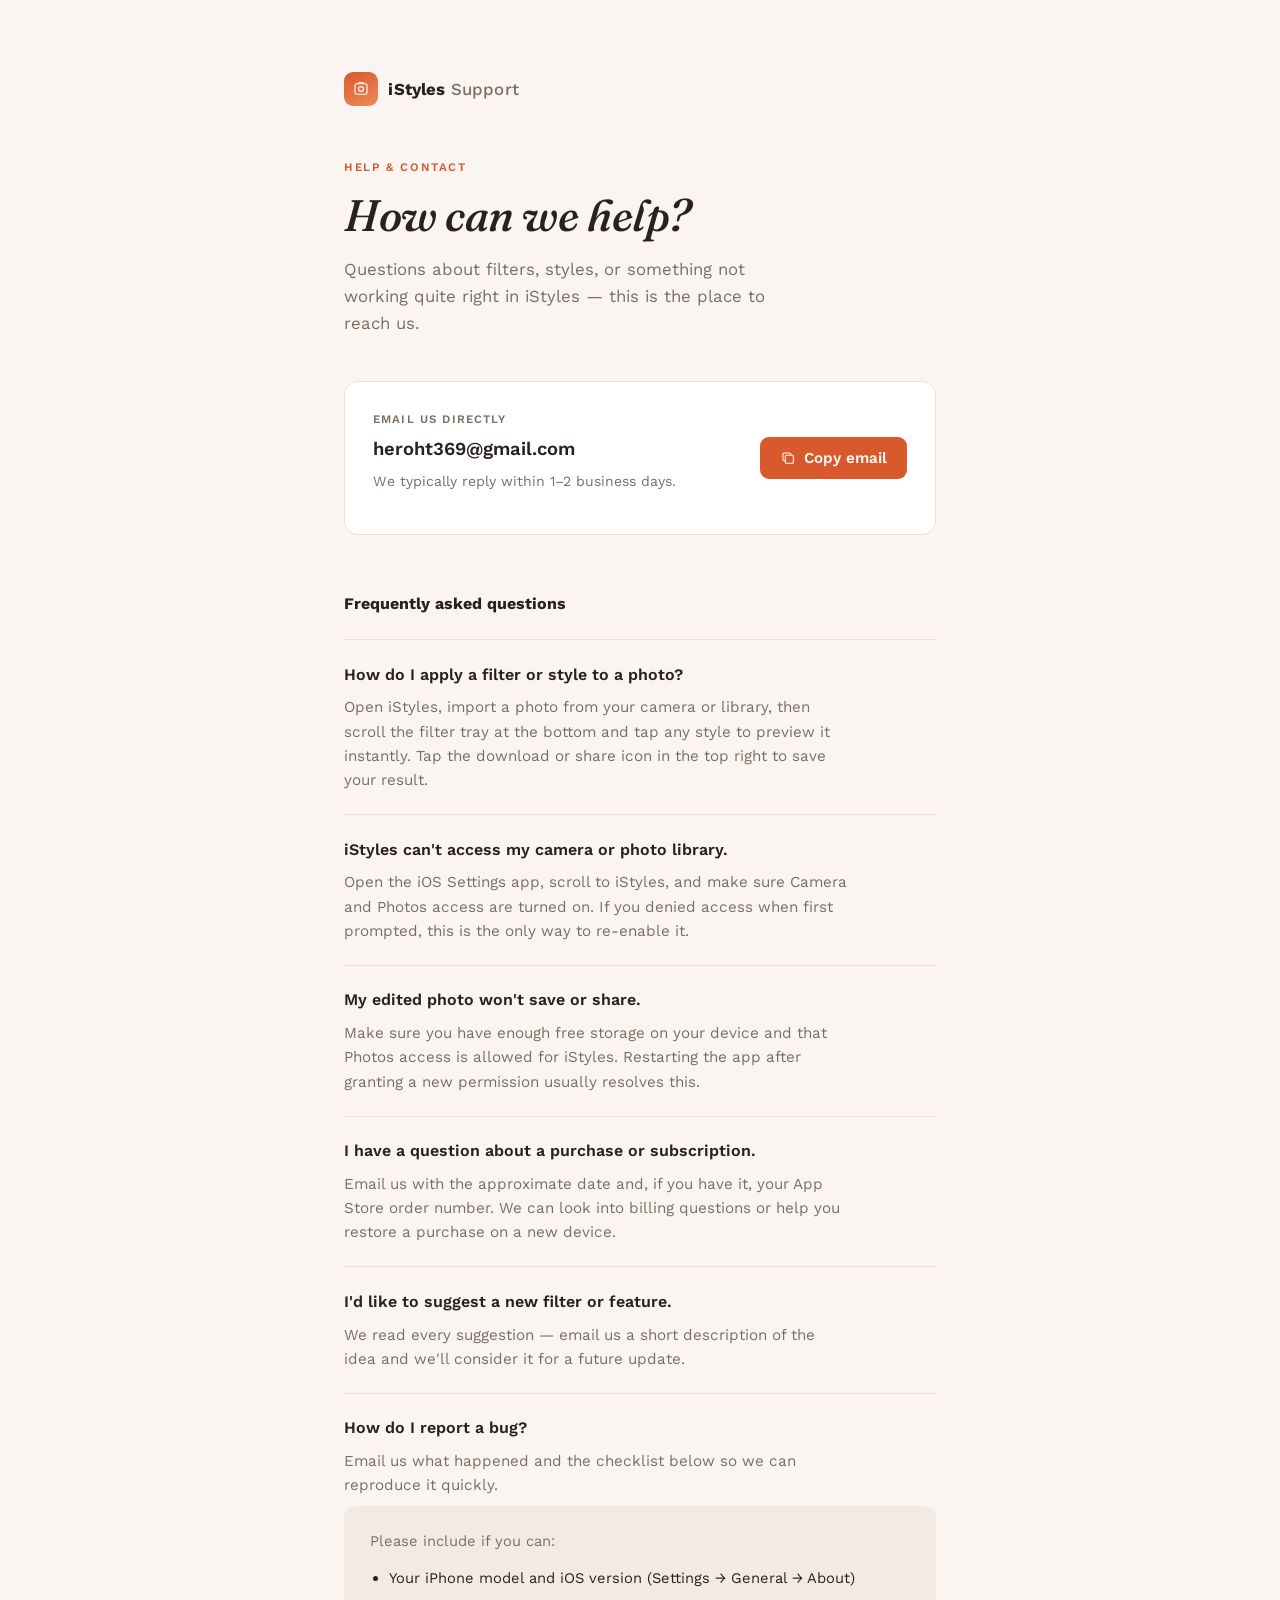
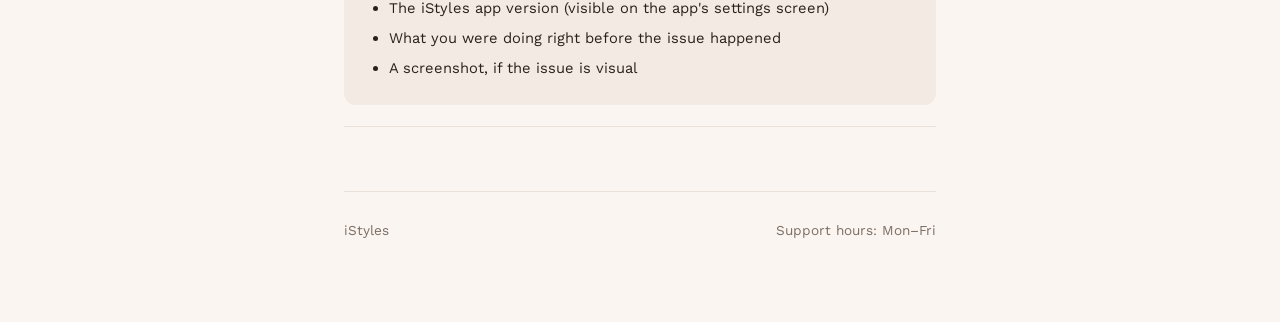
==== index.html @ e90a118c "Add files via upload" ====
<!doctype html>
<html lang="en">
<head>
<meta charset="utf-8">
<meta name="viewport" content="width=device-width,initial-scale=1">
<title>iStyles Support</title>
<link rel="preconnect" href="https://fonts.googleapis.com">
<link rel="preconnect" href="https://fonts.gstatic.com" crossorigin>
<link href="https://fonts.googleapis.com/css2?family=Fraunces:ital,opsz,wght@0,9..144,400;0,9..144,500;1,9..144,500;1,9..144,600&family=Work+Sans:wght@400;500;600;700&display=swap" rel="stylesheet">
<style>
  :root {
    --bg: #faf5f0;
    --surface: #ffffff;
    --surface-sunken: #f3ebe3;
    --text: #2a211c;
    --text-muted: #7c6d64;
    --accent: #d85a2c;
    --accent-ink: #fff8f4;
    --border: #eae0d8;
    --focus: #1c63d6;

    --font-display: "Fraunces", Georgia, "Times New Roman", serif;
    --font-body: "Work Sans", -apple-system, BlinkMacSystemFont, "Segoe UI", sans-serif;
  }

  @media (prefers-color-scheme: dark) {
    :root:not([data-theme="light"]) {
      --bg: #17110d;
      --surface: #211811;
      --surface-sunken: #1c140f;
      --text: #f5eae2;
      --text-muted: #b3a196;
      --accent: #ff7d49;
      --accent-ink: #1b0f09;
      --border: #362920;
      --focus: #7fb0ff;
    }
  }

  :root[data-theme="dark"] {
    --bg: #17110d;
    --surface: #211811;
    --surface-sunken: #1c140f;
    --text: #f5eae2;
    --text-muted: #b3a196;
    --accent: #ff7d49;
    --accent-ink: #1b0f09;
    --border: #362920;
    --focus: #7fb0ff;
  }

  * { box-sizing: border-box; }

  body {
    margin: 0;
    background: var(--bg);
    color: var(--text);
    font-family: var(--font-body);
    font-size: 16px;
    line-height: 1.6;
    -webkit-font-smoothing: antialiased;
  }

  a { color: inherit; }
  a:focus-visible, button:focus-visible {
    outline: 2px solid var(--focus);
    outline-offset: 3px;
  }

  .page {
    max-width: 640px;
    margin: 0 auto;
    padding: 4.5rem 1.5rem 5rem;
  }

  header.masthead {
    display: flex;
    align-items: center;
    gap: 0.65rem;
    margin-bottom: 3.25rem;
  }

  .mark {
    width: 34px;
    height: 34px;
    border-radius: 9px;
    background: linear-gradient(155deg, var(--accent), #f0895b);
    flex-shrink: 0;
    display: flex;
    align-items: center;
    justify-content: center;
  }
  .mark svg { width: 18px; height: 18px; }

  .wordmark {
    font-family: var(--font-body);
    font-weight: 700;
    font-size: 1.05rem;
    letter-spacing: 0.01em;
  }
  .wordmark span { color: var(--text-muted); font-weight: 500; }

  .eyebrow {
    font-size: 0.72rem;
    font-weight: 600;
    letter-spacing: 0.14em;
    text-transform: uppercase;
    color: var(--accent);
    margin: 0 0 0.9rem;
  }

  h1 {
    font-family: var(--font-display);
    font-style: italic;
    font-weight: 500;
    font-size: clamp(2.1rem, 5vw, 2.75rem);
    line-height: 1.12;
    margin: 0 0 1rem;
    text-wrap: balance;
    letter-spacing: -0.01em;
  }

  .lede {
    font-size: 1.05rem;
    color: var(--text-muted);
    max-width: 46ch;
    margin: 0 0 2.75rem;
  }

  .contact-card {
    background: var(--surface);
    border: 1px solid var(--border);
    border-radius: 14px;
    padding: 1.75rem;
    margin-bottom: 3.5rem;
    display: flex;
    flex-wrap: wrap;
    align-items: center;
    justify-content: space-between;
    gap: 1.25rem;
  }

  .contact-card .label {
    font-size: 0.72rem;
    font-weight: 600;
    letter-spacing: 0.1em;
    text-transform: uppercase;
    color: var(--text-muted);
    margin: 0 0 0.35rem;
  }

  .contact-card .email {
    font-family: var(--font-body);
    font-weight: 600;
    font-size: 1.15rem;
    word-break: break-all;
  }

  .contact-card .response {
    font-size: 0.88rem;
    color: var(--text-muted);
    margin-top: 0.4rem;
  }

  .btn {
    display: inline-flex;
    align-items: center;
    gap: 0.5rem;
    background: var(--accent);
    color: var(--accent-ink);
    font-family: var(--font-body);
    font-weight: 600;
    font-size: 0.95rem;
    text-decoration: none;
    padding: 0.75rem 1.25rem;
    border-radius: 9px;
    white-space: nowrap;
    transition: opacity 0.15s ease;
    border: none;
    cursor: pointer;
  }
  .btn:hover { opacity: 0.88; }
  .btn svg { width: 16px; height: 16px; }

  section + section { margin-top: 3rem; }

  h2 {
    font-family: var(--font-body);
    font-weight: 700;
    font-size: 1rem;
    margin: 0 0 1.4rem;
  }

  .faq-item {
    border-top: 1px solid var(--border);
    padding: 1.35rem 0;
  }
  .faq-item:last-child { border-bottom: 1px solid var(--border); }

  .faq-item h3 {
    font-family: var(--font-body);
    font-weight: 600;
    font-size: 1rem;
    margin: 0 0 0.5rem;
  }

  .faq-item p {
    margin: 0;
    color: var(--text-muted);
    font-size: 0.95rem;
    max-width: 56ch;
  }

  .checklist {
    background: var(--surface-sunken);
    border-radius: 12px;
    padding: 1.5rem 1.65rem;
    margin-top: 0.5rem;
  }
  .checklist p {
    margin: 0 0 0.9rem;
    font-size: 0.92rem;
    color: var(--text-muted);
  }
  .checklist ul {
    margin: 0;
    padding-left: 1.15rem;
    font-size: 0.92rem;
  }
  .checklist li { margin-bottom: 0.4rem; }
  .checklist li:last-child { margin-bottom: 0; }

  footer {
    margin-top: 4rem;
    padding-top: 1.75rem;
    border-top: 1px solid var(--border);
    font-size: 0.85rem;
    color: var(--text-muted);
    display: flex;
    justify-content: space-between;
    flex-wrap: wrap;
    gap: 0.5rem;
  }

  @media (max-width: 420px) {
    .contact-card { flex-direction: column; align-items: flex-start; }
    .btn { width: 100%; justify-content: center; }
  }
</style>
</head>
<body>

<div class="page">
  <header class="masthead">
    <div class="mark" aria-hidden="true">
      <svg viewBox="0 0 24 24" fill="none" xmlns="http://www.w3.org/2000/svg">
        <path d="M4 7.5C4 6.12 5.12 5 6.5 5h11C18.88 5 20 6.12 20 7.5v9c0 1.38-1.12 2.5-2.5 2.5h-11C5.12 19 4 17.88 4 16.5v-9Z" stroke="#fff8f4" stroke-width="1.6"/>
        <circle cx="12" cy="12" r="3.2" stroke="#fff8f4" stroke-width="1.6"/>
        <path d="M8.2 5 9.3 3.3h5.4L15.8 5" stroke="#fff8f4" stroke-width="1.6" stroke-linecap="round" stroke-linejoin="round"/>
      </svg>
    </div>
    <div class="wordmark">iStyles <span>Support</span></div>
  </header>

  <p class="eyebrow">Help &amp; Contact</p>
  <h1>How can we help?</h1>
  <p class="lede">Questions about filters, styles, or something not working quite right in iStyles — this is the place to reach us.</p>

  <div class="contact-card">
    <div>
      <p class="label">Email us directly</p>
      <div class="email">heroht369@gmail.com</div>
      <p class="response">We typically reply within 1–2 business days.</p>
    </div>
    <button class="btn" type="button" id="copy-email" onclick="copyEmail()">
      <svg viewBox="0 0 24 24" fill="none" xmlns="http://www.w3.org/2000/svg"><rect x="8" y="8" width="12" height="12" rx="1.5" stroke="currentColor" stroke-width="1.6"/><path d="M16 8V6a1.5 1.5 0 0 0-1.5-1.5H6A1.5 1.5 0 0 0 4.5 6v8A1.5 1.5 0 0 0 6 16h2" stroke="currentColor" stroke-width="1.6"/></svg>
      <span id="copy-label">Copy email</span>
    </button>
  </div>

  <section>
    <h2>Frequently asked questions</h2>

    <div class="faq-item">
      <h3>How do I apply a filter or style to a photo?</h3>
      <p>Open iStyles, import a photo from your camera or library, then scroll the filter tray at the bottom and tap any style to preview it instantly. Tap the download or share icon in the top right to save your result.</p>
    </div>

    <div class="faq-item">
      <h3>iStyles can't access my camera or photo library.</h3>
      <p>Open the iOS Settings app, scroll to iStyles, and make sure Camera and Photos access are turned on. If you denied access when first prompted, this is the only way to re-enable it.</p>
    </div>

    <div class="faq-item">
      <h3>My edited photo won't save or share.</h3>
      <p>Make sure you have enough free storage on your device and that Photos access is allowed for iStyles. Restarting the app after granting a new permission usually resolves this.</p>
    </div>

    <div class="faq-item">
      <h3>I have a question about a purchase or subscription.</h3>
      <p>Email us with the approximate date and, if you have it, your App Store order number. We can look into billing questions or help you restore a purchase on a new device.</p>
    </div>

    <div class="faq-item">
      <h3>I'd like to suggest a new filter or feature.</h3>
      <p>We read every suggestion — email us a short description of the idea and we'll consider it for a future update.</p>
    </div>

    <div class="faq-item">
      <h3>How do I report a bug?</h3>
      <p>Email us what happened and the checklist below so we can reproduce it quickly.</p>
      <div class="checklist">
        <p>Please include if you can:</p>
        <ul>
          <li>Your iPhone model and iOS version (Settings → General → About)</li>
          <li>The iStyles app version (visible on the app's settings screen)</li>
          <li>What you were doing right before the issue happened</li>
          <li>A screenshot, if the issue is visual</li>
        </ul>
      </div>
    </div>
  </section>

  <footer>
    <span>iStyles</span>
    <span>Support hours: Mon–Fri</span>
  </footer>
</div>

<script>
  function copyEmail() {
    var email = "heroht369@gmail.com";
    var label = document.getElementById("copy-label");
    var reset = function () {
      setTimeout(function () { label.textContent = "Copy email"; }, 1800);
    };
    var fallback = function () {
      var ta = document.createElement("textarea");
      ta.value = email;
      ta.style.position = "fixed";
      ta.style.opacity = "0";
      document.body.appendChild(ta);
      ta.select();
      try { document.execCommand("copy"); } catch (e) {}
      document.body.removeChild(ta);
    };
    if (navigator.clipboard && navigator.clipboard.writeText) {
      navigator.clipboard.writeText(email).catch(fallback);
    } else {
      fallback();
    }
    label.textContent = "Copied!";
    reset();
  }
</script>

</body>
</html>
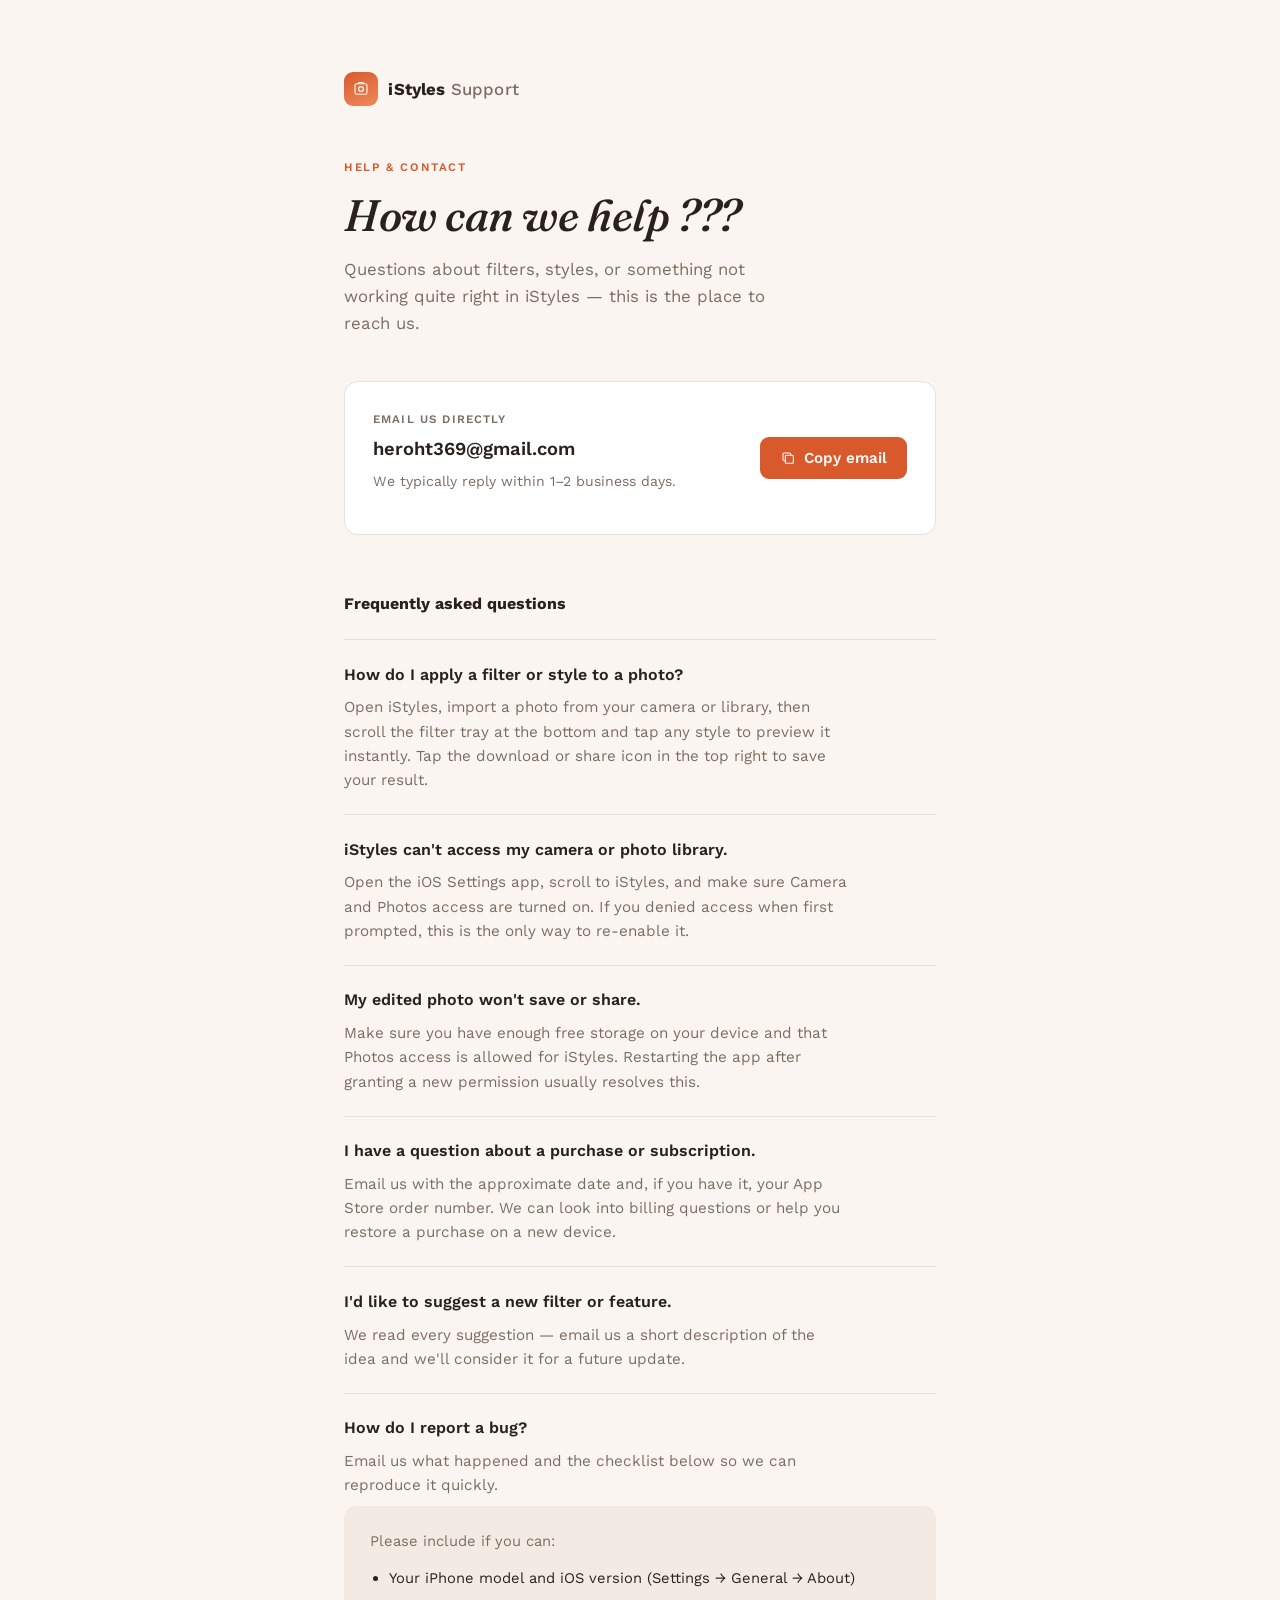
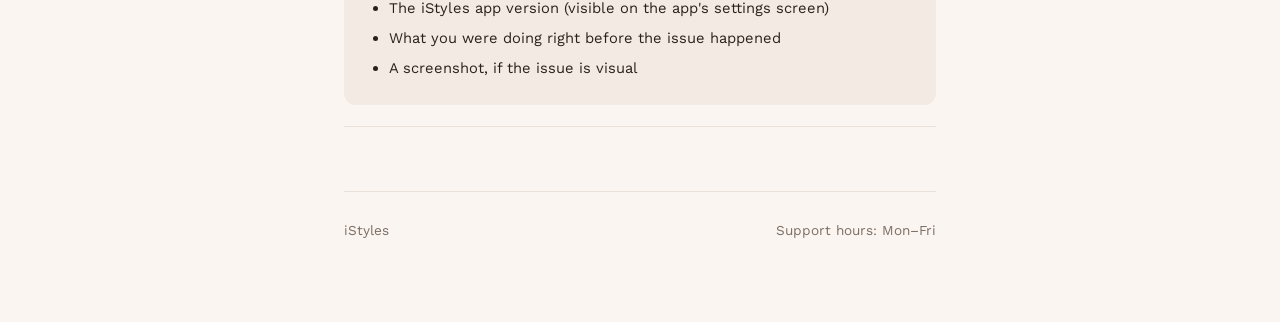
==== commit 24b7f681: "add Readme" ====
--- a/index.html
+++ b/index.html
@@ -3,7 +3,7 @@
 <head>
 <meta charset="utf-8">
 <meta name="viewport" content="width=device-width,initial-scale=1">
-<title>iStyles Support</title>
+<title>iStyles - Support</title>
 <link rel="preconnect" href="https://fonts.googleapis.com">
 <link rel="preconnect" href="https://fonts.gstatic.com" crossorigin>
 <link href="https://fonts.googleapis.com/css2?family=Fraunces:ital,opsz,wght@0,9..144,400;0,9..144,500;1,9..144,500;1,9..144,600&family=Work+Sans:wght@400;500;600;700&display=swap" rel="stylesheet">
@@ -263,7 +263,7 @@
   </header>
 
   <p class="eyebrow">Help &amp; Contact</p>
-  <h1>How can we help?</h1>
+  <h1>How can we help ???</h1>
   <p class="lede">Questions about filters, styles, or something not working quite right in iStyles — this is the place to reach us.</p>
 
   <div class="contact-card">
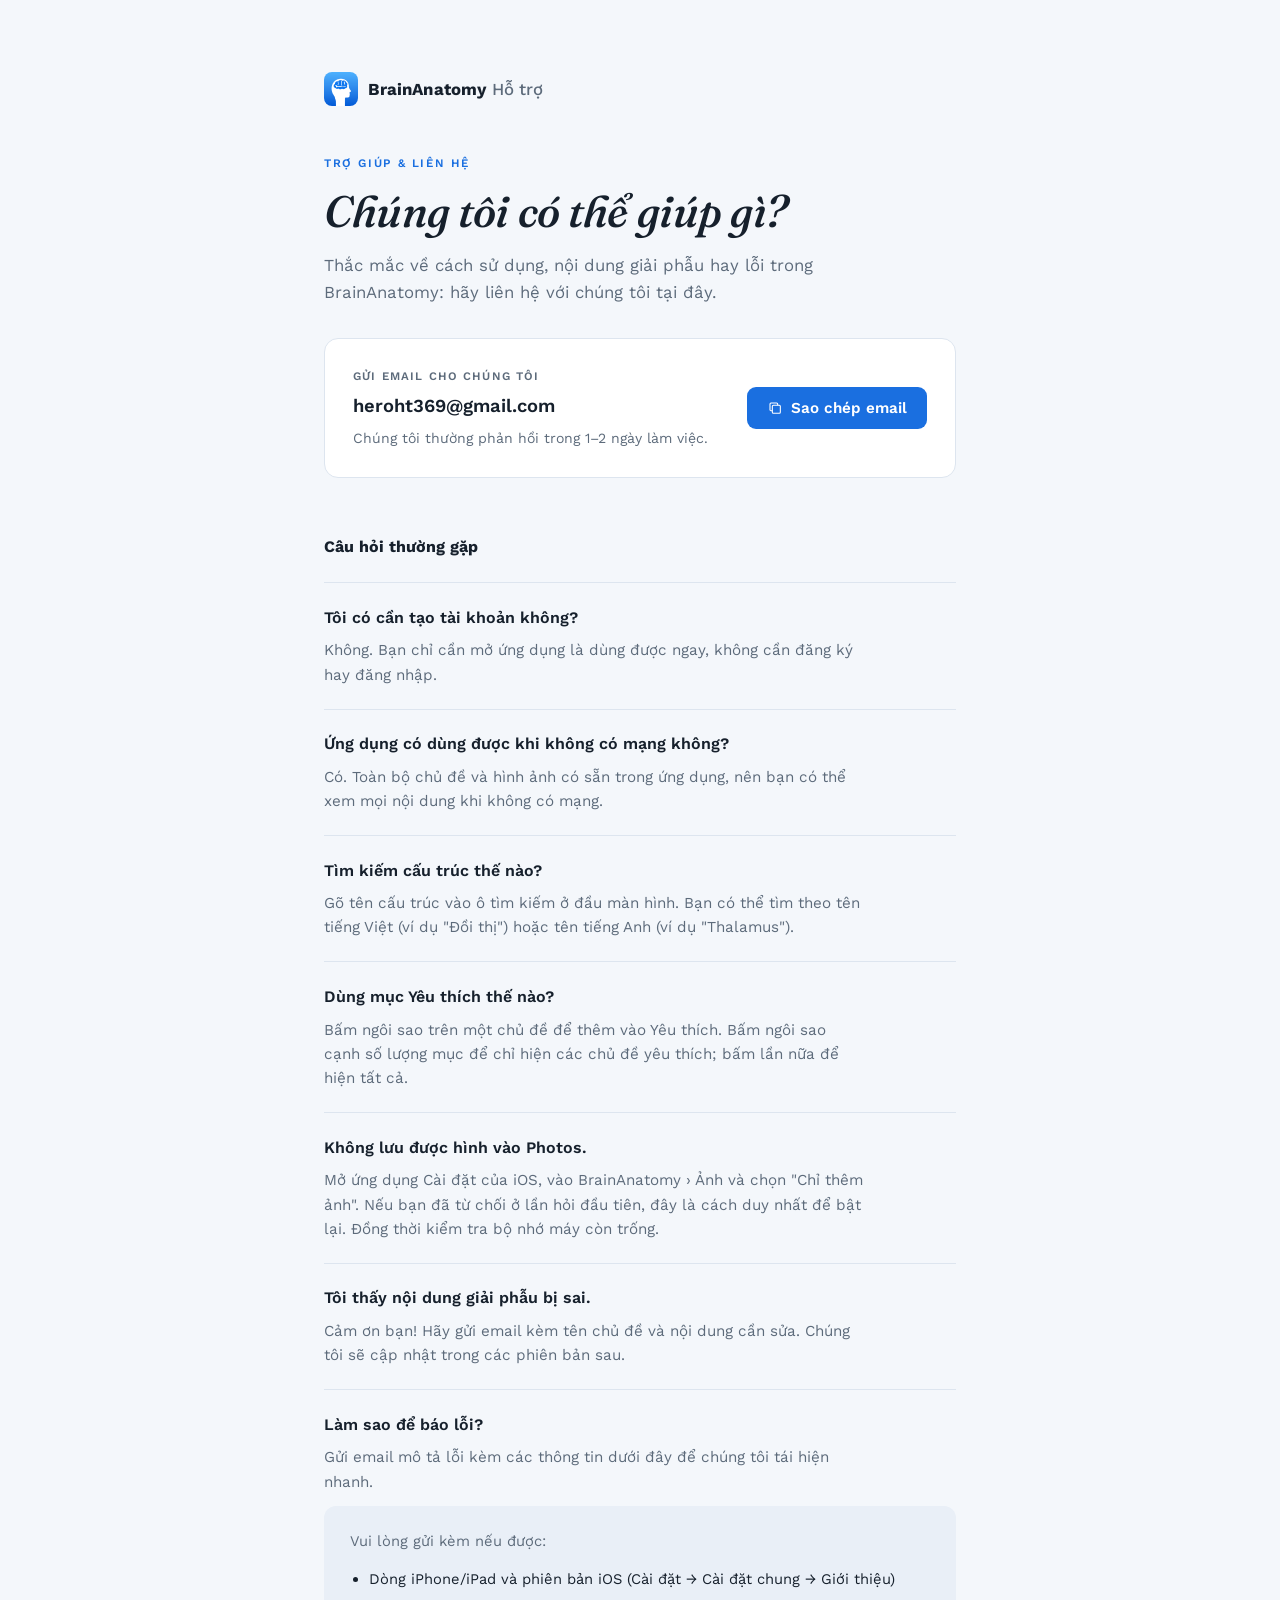
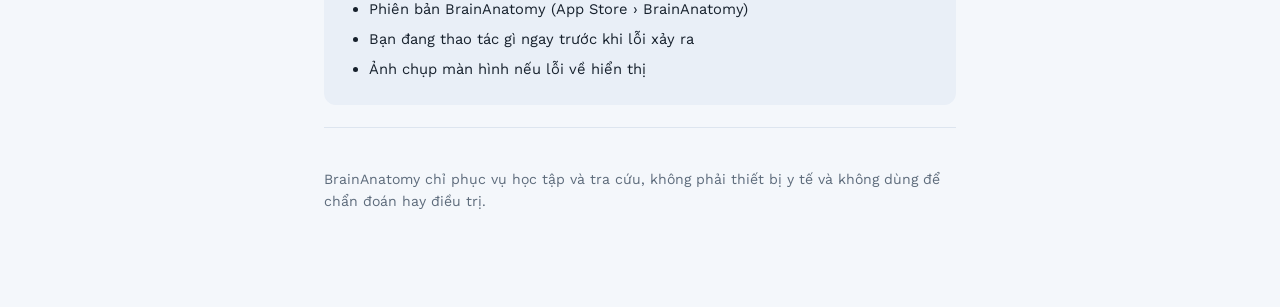
==== commit cbb5681a: "update brain anatomy" ====
--- a/index.html
+++ b/index.html
@@ -1,339 +1,98 @@
 <!doctype html>
-<html lang="en">
+<html lang="vi">
 <head>
 <meta charset="utf-8">
 <meta name="viewport" content="width=device-width,initial-scale=1">
-<title>iStyles - Support</title>
+<title>BrainAnatomy - Hỗ trợ</title>
+<meta name="description" content="Trợ giúp và liên hệ cho ứng dụng BrainAnatomy: tìm kiếm, yêu thích, lưu hình và báo lỗi.">
+<link rel="icon" href="brainanatomy/assets/icon.png">
+<link rel="apple-touch-icon" href="brainanatomy/assets/icon.png">
 <link rel="preconnect" href="https://fonts.googleapis.com">
 <link rel="preconnect" href="https://fonts.gstatic.com" crossorigin>
 <link href="https://fonts.googleapis.com/css2?family=Fraunces:ital,opsz,wght@0,9..144,400;0,9..144,500;1,9..144,500;1,9..144,600&family=Work+Sans:wght@400;500;600;700&display=swap" rel="stylesheet">
-<style>
-  :root {
-    --bg: #faf5f0;
-    --surface: #ffffff;
-    --surface-sunken: #f3ebe3;
-    --text: #2a211c;
-    --text-muted: #7c6d64;
-    --accent: #d85a2c;
-    --accent-ink: #fff8f4;
-    --border: #eae0d8;
-    --focus: #1c63d6;
-
-    --font-display: "Fraunces", Georgia, "Times New Roman", serif;
-    --font-body: "Work Sans", -apple-system, BlinkMacSystemFont, "Segoe UI", sans-serif;
-  }
-
-  @media (prefers-color-scheme: dark) {
-    :root:not([data-theme="light"]) {
-      --bg: #17110d;
-      --surface: #211811;
-      --surface-sunken: #1c140f;
-      --text: #f5eae2;
-      --text-muted: #b3a196;
-      --accent: #ff7d49;
-      --accent-ink: #1b0f09;
-      --border: #362920;
-      --focus: #7fb0ff;
-    }
-  }
-
-  :root[data-theme="dark"] {
-    --bg: #17110d;
-    --surface: #211811;
-    --surface-sunken: #1c140f;
-    --text: #f5eae2;
-    --text-muted: #b3a196;
-    --accent: #ff7d49;
-    --accent-ink: #1b0f09;
-    --border: #362920;
-    --focus: #7fb0ff;
-  }
-
-  * { box-sizing: border-box; }
-
-  body {
-    margin: 0;
-    background: var(--bg);
-    color: var(--text);
-    font-family: var(--font-body);
-    font-size: 16px;
-    line-height: 1.6;
-    -webkit-font-smoothing: antialiased;
-  }
-
-  a { color: inherit; }
-  a:focus-visible, button:focus-visible {
-    outline: 2px solid var(--focus);
-    outline-offset: 3px;
-  }
-
-  .page {
-    max-width: 640px;
-    margin: 0 auto;
-    padding: 4.5rem 1.5rem 5rem;
-  }
-
-  header.masthead {
-    display: flex;
-    align-items: center;
-    gap: 0.65rem;
-    margin-bottom: 3.25rem;
-  }
-
-  .mark {
-    width: 34px;
-    height: 34px;
-    border-radius: 9px;
-    background: linear-gradient(155deg, var(--accent), #f0895b);
-    flex-shrink: 0;
-    display: flex;
-    align-items: center;
-    justify-content: center;
-  }
-  .mark svg { width: 18px; height: 18px; }
-
-  .wordmark {
-    font-family: var(--font-body);
-    font-weight: 700;
-    font-size: 1.05rem;
-    letter-spacing: 0.01em;
-  }
-  .wordmark span { color: var(--text-muted); font-weight: 500; }
-
-  .eyebrow {
-    font-size: 0.72rem;
-    font-weight: 600;
-    letter-spacing: 0.14em;
-    text-transform: uppercase;
-    color: var(--accent);
-    margin: 0 0 0.9rem;
-  }
-
-  h1 {
-    font-family: var(--font-display);
-    font-style: italic;
-    font-weight: 500;
-    font-size: clamp(2.1rem, 5vw, 2.75rem);
-    line-height: 1.12;
-    margin: 0 0 1rem;
-    text-wrap: balance;
-    letter-spacing: -0.01em;
-  }
-
-  .lede {
-    font-size: 1.05rem;
-    color: var(--text-muted);
-    max-width: 46ch;
-    margin: 0 0 2.75rem;
-  }
-
-  .contact-card {
-    background: var(--surface);
-    border: 1px solid var(--border);
-    border-radius: 14px;
-    padding: 1.75rem;
-    margin-bottom: 3.5rem;
-    display: flex;
-    flex-wrap: wrap;
-    align-items: center;
-    justify-content: space-between;
-    gap: 1.25rem;
-  }
-
-  .contact-card .label {
-    font-size: 0.72rem;
-    font-weight: 600;
-    letter-spacing: 0.1em;
-    text-transform: uppercase;
-    color: var(--text-muted);
-    margin: 0 0 0.35rem;
-  }
-
-  .contact-card .email {
-    font-family: var(--font-body);
-    font-weight: 600;
-    font-size: 1.15rem;
-    word-break: break-all;
-  }
-
-  .contact-card .response {
-    font-size: 0.88rem;
-    color: var(--text-muted);
-    margin-top: 0.4rem;
-  }
-
-  .btn {
-    display: inline-flex;
-    align-items: center;
-    gap: 0.5rem;
-    background: var(--accent);
-    color: var(--accent-ink);
-    font-family: var(--font-body);
-    font-weight: 600;
-    font-size: 0.95rem;
-    text-decoration: none;
-    padding: 0.75rem 1.25rem;
-    border-radius: 9px;
-    white-space: nowrap;
-    transition: opacity 0.15s ease;
-    border: none;
-    cursor: pointer;
-  }
-  .btn:hover { opacity: 0.88; }
-  .btn svg { width: 16px; height: 16px; }
-
-  section + section { margin-top: 3rem; }
-
-  h2 {
-    font-family: var(--font-body);
-    font-weight: 700;
-    font-size: 1rem;
-    margin: 0 0 1.4rem;
-  }
-
-  .faq-item {
-    border-top: 1px solid var(--border);
-    padding: 1.35rem 0;
-  }
-  .faq-item:last-child { border-bottom: 1px solid var(--border); }
-
-  .faq-item h3 {
-    font-family: var(--font-body);
-    font-weight: 600;
-    font-size: 1rem;
-    margin: 0 0 0.5rem;
-  }
-
-  .faq-item p {
-    margin: 0;
-    color: var(--text-muted);
-    font-size: 0.95rem;
-    max-width: 56ch;
-  }
-
-  .checklist {
-    background: var(--surface-sunken);
-    border-radius: 12px;
-    padding: 1.5rem 1.65rem;
-    margin-top: 0.5rem;
-  }
-  .checklist p {
-    margin: 0 0 0.9rem;
-    font-size: 0.92rem;
-    color: var(--text-muted);
-  }
-  .checklist ul {
-    margin: 0;
-    padding-left: 1.15rem;
-    font-size: 0.92rem;
-  }
-  .checklist li { margin-bottom: 0.4rem; }
-  .checklist li:last-child { margin-bottom: 0; }
-
-  footer {
-    margin-top: 4rem;
-    padding-top: 1.75rem;
-    border-top: 1px solid var(--border);
-    font-size: 0.85rem;
-    color: var(--text-muted);
-    display: flex;
-    justify-content: space-between;
-    flex-wrap: wrap;
-    gap: 0.5rem;
-  }
-
-  @media (max-width: 420px) {
-    .contact-card { flex-direction: column; align-items: flex-start; }
-    .btn { width: 100%; justify-content: center; }
-  }
-</style>
+<link rel="stylesheet" href="brainanatomy/style.css">
 </head>
 <body>
 
 <div class="page">
   <header class="masthead">
-    <div class="mark" aria-hidden="true">
-      <svg viewBox="0 0 24 24" fill="none" xmlns="http://www.w3.org/2000/svg">
-        <path d="M4 7.5C4 6.12 5.12 5 6.5 5h11C18.88 5 20 6.12 20 7.5v9c0 1.38-1.12 2.5-2.5 2.5h-11C5.12 19 4 17.88 4 16.5v-9Z" stroke="#fff8f4" stroke-width="1.6"/>
-        <circle cx="12" cy="12" r="3.2" stroke="#fff8f4" stroke-width="1.6"/>
-        <path d="M8.2 5 9.3 3.3h5.4L15.8 5" stroke="#fff8f4" stroke-width="1.6" stroke-linecap="round" stroke-linejoin="round"/>
-      </svg>
-    </div>
-    <div class="wordmark">iStyles <span>Support</span></div>
+    <a class="brand" href="brainanatomy/">
+      <img src="brainanatomy/assets/icon.png" alt="" width="34" height="34">
+      <div class="wordmark">BrainAnatomy <span>Hỗ trợ</span></div>
+    </a>
   </header>
 
-  <p class="eyebrow">Help &amp; Contact</p>
-  <h1>How can we help ???</h1>
-  <p class="lede">Questions about filters, styles, or something not working quite right in iStyles — this is the place to reach us.</p>
+  <p class="eyebrow">Trợ giúp &amp; Liên hệ</p>
+  <h1>Chúng tôi có thể giúp gì?</h1>
+  <p class="lede">Thắc mắc về cách sử dụng, nội dung giải phẫu hay lỗi trong BrainAnatomy: hãy liên hệ với chúng tôi tại đây.</p>
 
   <div class="contact-card">
     <div>
-      <p class="label">Email us directly</p>
-      <div class="email">heroht369@gmail.com</div>
-      <p class="response">We typically reply within 1–2 business days.</p>
+      <p class="label">Gửi email cho chúng tôi</p>
+      <div class="email"><a href="mailto:heroht369@gmail.com?subject=H%E1%BB%97%20tr%E1%BB%A3%20BrainAnatomy" style="color:inherit;text-decoration:none">heroht369@gmail.com</a></div>
+      <p class="response">Chúng tôi thường phản hồi trong 1–2 ngày làm việc.</p>
     </div>
-    <button class="btn" type="button" id="copy-email" onclick="copyEmail()">
-      <svg viewBox="0 0 24 24" fill="none" xmlns="http://www.w3.org/2000/svg"><rect x="8" y="8" width="12" height="12" rx="1.5" stroke="currentColor" stroke-width="1.6"/><path d="M16 8V6a1.5 1.5 0 0 0-1.5-1.5H6A1.5 1.5 0 0 0 4.5 6v8A1.5 1.5 0 0 0 6 16h2" stroke="currentColor" stroke-width="1.6"/></svg>
-      <span id="copy-label">Copy email</span>
+    <button class="btn" type="button" onclick="copyEmail(this)">
+      <svg viewBox="0 0 24 24" fill="none" aria-hidden="true"><rect x="8" y="8" width="12" height="12" rx="1.5" stroke="currentColor" stroke-width="1.6"/><path d="M16 8V6a1.5 1.5 0 0 0-1.5-1.5H6A1.5 1.5 0 0 0 4.5 6v8A1.5 1.5 0 0 0 6 16h2" stroke="currentColor" stroke-width="1.6"/></svg>
+      <span class="copy-label">Sao chép email</span>
     </button>
   </div>
 
   <section>
-    <h2>Frequently asked questions</h2>
+    <h2>Câu hỏi thường gặp</h2>
 
     <div class="faq-item">
-      <h3>How do I apply a filter or style to a photo?</h3>
-      <p>Open iStyles, import a photo from your camera or library, then scroll the filter tray at the bottom and tap any style to preview it instantly. Tap the download or share icon in the top right to save your result.</p>
+      <h3>Tôi có cần tạo tài khoản không?</h3>
+      <p>Không. Bạn chỉ cần mở ứng dụng là dùng được ngay, không cần đăng ký hay đăng nhập.</p>
     </div>
 
     <div class="faq-item">
-      <h3>iStyles can't access my camera or photo library.</h3>
-      <p>Open the iOS Settings app, scroll to iStyles, and make sure Camera and Photos access are turned on. If you denied access when first prompted, this is the only way to re-enable it.</p>
+      <h3>Ứng dụng có dùng được khi không có mạng không?</h3>
+      <p>Có. Toàn bộ chủ đề và hình ảnh có sẵn trong ứng dụng, nên bạn có thể xem mọi nội dung khi không có mạng.</p>
     </div>
 
     <div class="faq-item">
-      <h3>My edited photo won't save or share.</h3>
-      <p>Make sure you have enough free storage on your device and that Photos access is allowed for iStyles. Restarting the app after granting a new permission usually resolves this.</p>
+      <h3>Tìm kiếm cấu trúc thế nào?</h3>
+      <p>Gõ tên cấu trúc vào ô tìm kiếm ở đầu màn hình. Bạn có thể tìm theo tên tiếng Việt (ví dụ "Đồi thị") hoặc tên tiếng Anh (ví dụ "Thalamus").</p>
     </div>
 
     <div class="faq-item">
-      <h3>I have a question about a purchase or subscription.</h3>
-      <p>Email us with the approximate date and, if you have it, your App Store order number. We can look into billing questions or help you restore a purchase on a new device.</p>
+      <h3>Dùng mục Yêu thích thế nào?</h3>
+      <p>Bấm ngôi sao trên một chủ đề để thêm vào Yêu thích. Bấm ngôi sao cạnh số lượng mục để chỉ hiện các chủ đề yêu thích; bấm lần nữa để hiện tất cả.</p>
     </div>
 
     <div class="faq-item">
-      <h3>I'd like to suggest a new filter or feature.</h3>
-      <p>We read every suggestion — email us a short description of the idea and we'll consider it for a future update.</p>
+      <h3>Không lưu được hình vào Photos.</h3>
+      <p>Mở ứng dụng Cài đặt của iOS, vào BrainAnatomy › Ảnh và chọn "Chỉ thêm ảnh". Nếu bạn đã từ chối ở lần hỏi đầu tiên, đây là cách duy nhất để bật lại. Đồng thời kiểm tra bộ nhớ máy còn trống.</p>
     </div>
 
     <div class="faq-item">
-      <h3>How do I report a bug?</h3>
-      <p>Email us what happened and the checklist below so we can reproduce it quickly.</p>
+      <h3>Tôi thấy nội dung giải phẫu bị sai.</h3>
+      <p>Cảm ơn bạn! Hãy gửi email kèm tên chủ đề và nội dung cần sửa. Chúng tôi sẽ cập nhật trong các phiên bản sau.</p>
+    </div>
+
+    <div class="faq-item">
+      <h3>Làm sao để báo lỗi?</h3>
+      <p>Gửi email mô tả lỗi kèm các thông tin dưới đây để chúng tôi tái hiện nhanh.</p>
       <div class="checklist">
-        <p>Please include if you can:</p>
+        <p>Vui lòng gửi kèm nếu được:</p>
         <ul>
-          <li>Your iPhone model and iOS version (Settings → General → About)</li>
-          <li>The iStyles app version (visible on the app's settings screen)</li>
-          <li>What you were doing right before the issue happened</li>
-          <li>A screenshot, if the issue is visual</li>
+          <li>Dòng iPhone/iPad và phiên bản iOS (Cài đặt → Cài đặt chung → Giới thiệu)</li>
+          <li>Phiên bản BrainAnatomy (App Store › BrainAnatomy)</li>
+          <li>Bạn đang thao tác gì ngay trước khi lỗi xảy ra</li>
+          <li>Ảnh chụp màn hình nếu lỗi về hiển thị</li>
         </ul>
       </div>
     </div>
   </section>
 
-  <footer>
-    <span>iStyles</span>
-    <span>Support hours: Mon–Fri</span>
-  </footer>
+  <p class="note" style="margin-top:2.5rem">BrainAnatomy chỉ phục vụ học tập và tra cứu, không phải thiết bị y tế và không dùng để chẩn đoán hay điều trị.</p>
 </div>
 
 <script>
-  function copyEmail() {
+  function copyEmail(button) {
     var email = "heroht369@gmail.com";
-    var label = document.getElementById("copy-label");
-    var reset = function () {
-      setTimeout(function () { label.textContent = "Copy email"; }, 1800);
-    };
+    var label = button.querySelector(".copy-label");
     var fallback = function () {
       var ta = document.createElement("textarea");
       ta.value = email;
@@ -349,8 +108,8 @@
     } else {
       fallback();
     }
-    label.textContent = "Copied!";
-    reset();
+    label.textContent = "Đã sao chép!";
+    setTimeout(function () { label.textContent = "Sao chép email"; }, 1800);
   }
 </script>
 
--- a/brainanatomy/style.css
+++ b/brainanatomy/style.css
@@ -0,0 +1,230 @@
+:root {
+  --bg: #f4f7fb;
+  --surface: #ffffff;
+  --surface-sunken: #e9eff7;
+  --text: #16202c;
+  --text-muted: #5d6b7b;
+  --accent: #1a6fe0;
+  --accent-ink: #ffffff;
+  --border: #dde5ef;
+  --focus: #d85a2c;
+
+  --font-display: "Fraunces", Georgia, "Times New Roman", serif;
+  --font-body: "Work Sans", -apple-system, BlinkMacSystemFont, "Segoe UI", sans-serif;
+}
+
+@media (prefers-color-scheme: dark) {
+  :root:not([data-theme="light"]) {
+    --bg: #0d131b;
+    --surface: #151d28;
+    --surface-sunken: #111821;
+    --text: #e8eef6;
+    --text-muted: #9aa8b8;
+    --accent: #5aa2ff;
+    --accent-ink: #08111d;
+    --border: #253141;
+    --focus: #ff9a6b;
+  }
+}
+
+:root[data-theme="dark"] {
+  --bg: #0d131b;
+  --surface: #151d28;
+  --surface-sunken: #111821;
+  --text: #e8eef6;
+  --text-muted: #9aa8b8;
+  --accent: #5aa2ff;
+  --accent-ink: #08111d;
+  --border: #253141;
+  --focus: #ff9a6b;
+}
+
+* { box-sizing: border-box; }
+
+body {
+  margin: 0;
+  background: var(--bg);
+  color: var(--text);
+  font-family: var(--font-body);
+  font-size: 16px;
+  line-height: 1.6;
+  -webkit-font-smoothing: antialiased;
+}
+
+a { color: var(--accent); }
+a:focus-visible, button:focus-visible {
+  outline: 2px solid var(--focus);
+  outline-offset: 3px;
+}
+
+.page {
+  max-width: 680px;
+  margin: 0 auto;
+  padding: 3rem 1rem 4rem;
+}
+@media (min-width: 600px) { .page { padding: 4.5rem 1.5rem 5rem; } }
+
+header.masthead {
+  display: flex;
+  align-items: center;
+  justify-content: space-between;
+  gap: 1rem;
+  margin-bottom: 3rem;
+}
+.brand { display: flex; align-items: center; gap: 0.65rem; text-decoration: none; color: var(--text); }
+.brand img { width: 34px; height: 34px; border-radius: 8px; }
+.wordmark { font-weight: 700; font-size: 1.05rem; letter-spacing: 0.01em; }
+.wordmark span { color: var(--text-muted); font-weight: 500; }
+
+.eyebrow {
+  font-size: 0.72rem;
+  font-weight: 600;
+  letter-spacing: 0.14em;
+  text-transform: uppercase;
+  color: var(--accent);
+  margin: 0 0 0.9rem;
+}
+
+h1 {
+  font-family: var(--font-display);
+  font-style: italic;
+  font-weight: 500;
+  font-size: clamp(2rem, 6vw, 2.75rem);
+  line-height: 1.12;
+  margin: 0 0 1rem;
+  text-wrap: balance;
+  letter-spacing: -0.01em;
+}
+
+.lede {
+  font-size: 1.05rem;
+  color: var(--text-muted);
+  max-width: 50ch;
+  margin: 0 0 2rem;
+}
+
+.btn {
+  display: inline-flex;
+  align-items: center;
+  gap: 0.5rem;
+  background: var(--accent);
+  color: var(--accent-ink);
+  font: 600 0.95rem var(--font-body);
+  text-decoration: none;
+  padding: 0.75rem 1.25rem;
+  border-radius: 9px;
+  white-space: nowrap;
+  transition: opacity 0.15s ease;
+  border: none;
+  cursor: pointer;
+}
+.btn:hover { opacity: 0.88; }
+.btn svg { width: 16px; height: 16px; }
+.btn.secondary { background: var(--surface); color: var(--text); border: 1px solid var(--border); }
+
+.actions { display: flex; flex-wrap: wrap; gap: 0.75rem; margin-bottom: 3rem; }
+
+figure.hero {
+  margin: 0 0 3rem;
+  background: #ffffff;
+  border: 1px solid var(--border);
+  border-radius: 14px;
+  padding: 1.25rem;
+}
+figure.hero img { display: block; width: 100%; height: auto; }
+figure.hero figcaption { margin-top: 0.75rem; font-size: 0.85rem; color: #5d6b7b; text-align: center; }
+
+.stats {
+  display: grid;
+  grid-template-columns: repeat(3, 1fr);
+  gap: 0.75rem;
+  margin-bottom: 3rem;
+}
+.stat {
+  background: var(--surface);
+  border: 1px solid var(--border);
+  border-radius: 12px;
+  padding: 1rem;
+}
+.stat b { display: block; font-family: var(--font-display); font-size: 1.8rem; font-weight: 500; line-height: 1.1; }
+.stat span { font-size: 0.85rem; color: var(--text-muted); }
+
+section + section { margin-top: 3rem; }
+
+h2 {
+  font-weight: 700;
+  font-size: 1rem;
+  margin: 0 0 1.4rem;
+}
+
+.features { list-style: none; margin: 0; padding: 0; display: grid; gap: 0.75rem; }
+@media (min-width: 600px) { .features { grid-template-columns: 1fr 1fr; } }
+.features li {
+  background: var(--surface);
+  border: 1px solid var(--border);
+  border-radius: 12px;
+  padding: 1.1rem 1.2rem;
+}
+.features h3 { font-size: 0.98rem; font-weight: 600; margin: 0 0 0.3rem; }
+.features p { margin: 0; font-size: 0.92rem; color: var(--text-muted); }
+
+.contact-card {
+  background: var(--surface);
+  border: 1px solid var(--border);
+  border-radius: 14px;
+  padding: 1.75rem;
+  margin-bottom: 3.5rem;
+  display: flex;
+  flex-wrap: wrap;
+  align-items: center;
+  justify-content: space-between;
+  gap: 1.25rem;
+}
+.contact-card .label {
+  font-size: 0.72rem;
+  font-weight: 600;
+  letter-spacing: 0.1em;
+  text-transform: uppercase;
+  color: var(--text-muted);
+  margin: 0 0 0.35rem;
+}
+.contact-card .email { font-weight: 600; font-size: 1.15rem; word-break: break-all; }
+.contact-card .response { font-size: 0.88rem; color: var(--text-muted); margin: 0.4rem 0 0; }
+
+.faq-item { border-top: 1px solid var(--border); padding: 1.35rem 0; }
+.faq-item:last-child { border-bottom: 1px solid var(--border); }
+.faq-item h3 { font-weight: 600; font-size: 1rem; margin: 0 0 0.5rem; }
+.faq-item p { margin: 0; color: var(--text-muted); font-size: 0.95rem; max-width: 60ch; }
+.faq-item p + p { margin-top: 0.5rem; }
+
+.checklist {
+  background: var(--surface-sunken);
+  border-radius: 12px;
+  padding: 1.5rem 1.65rem;
+  margin-top: 0.75rem;
+}
+.checklist p { margin: 0 0 0.9rem; font-size: 0.92rem; color: var(--text-muted); }
+.checklist ul { margin: 0; padding-left: 1.15rem; font-size: 0.92rem; }
+.checklist li { margin-bottom: 0.4rem; }
+.checklist li:last-child { margin-bottom: 0; }
+
+.note { font-size: 0.88rem; color: var(--text-muted); }
+
+footer {
+  margin-top: 4rem;
+  padding-top: 1.75rem;
+  border-top: 1px solid var(--border);
+  font-size: 0.85rem;
+  color: var(--text-muted);
+  display: flex;
+  justify-content: space-between;
+  flex-wrap: wrap;
+  gap: 0.5rem;
+}
+footer a { color: var(--text-muted); }
+
+@media (max-width: 420px) {
+  .contact-card { flex-direction: column; align-items: flex-start; }
+  .contact-card .btn { width: 100%; justify-content: center; }
+  .stats { grid-template-columns: 1fr; }
+}
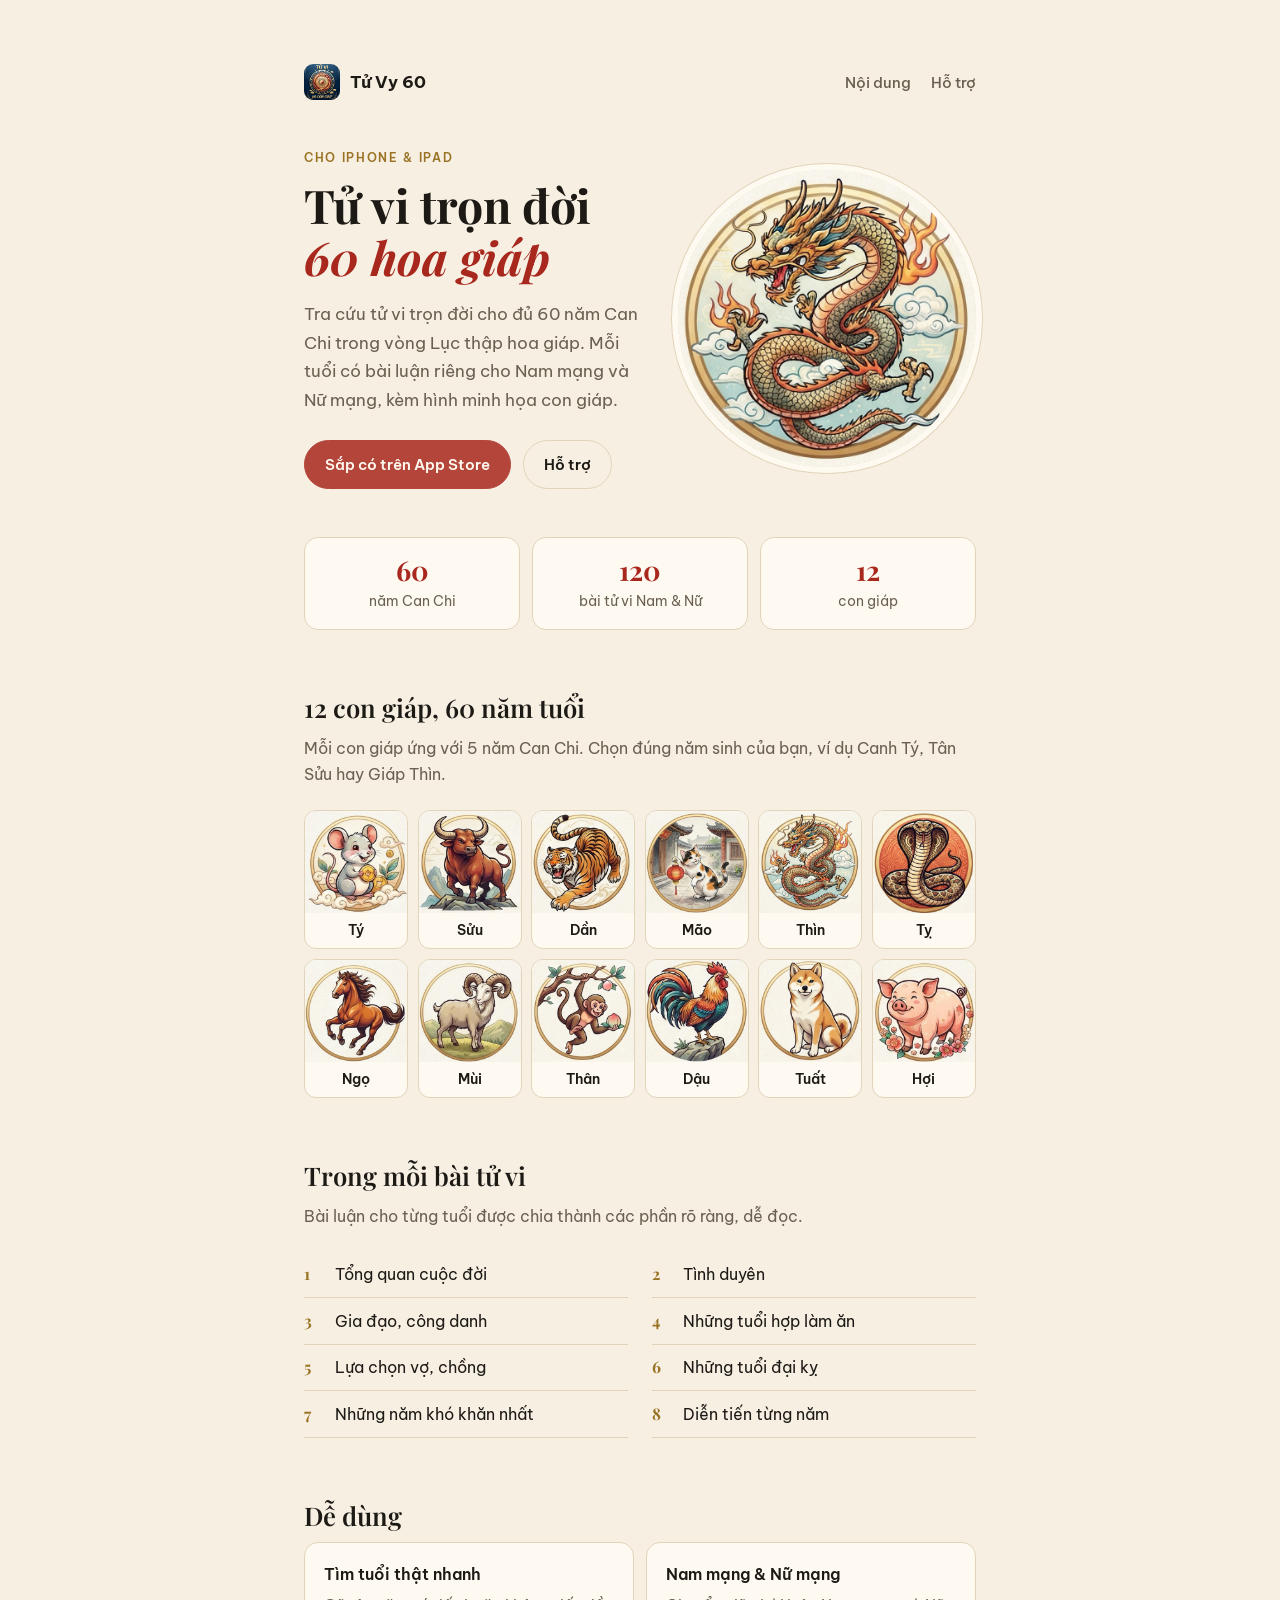
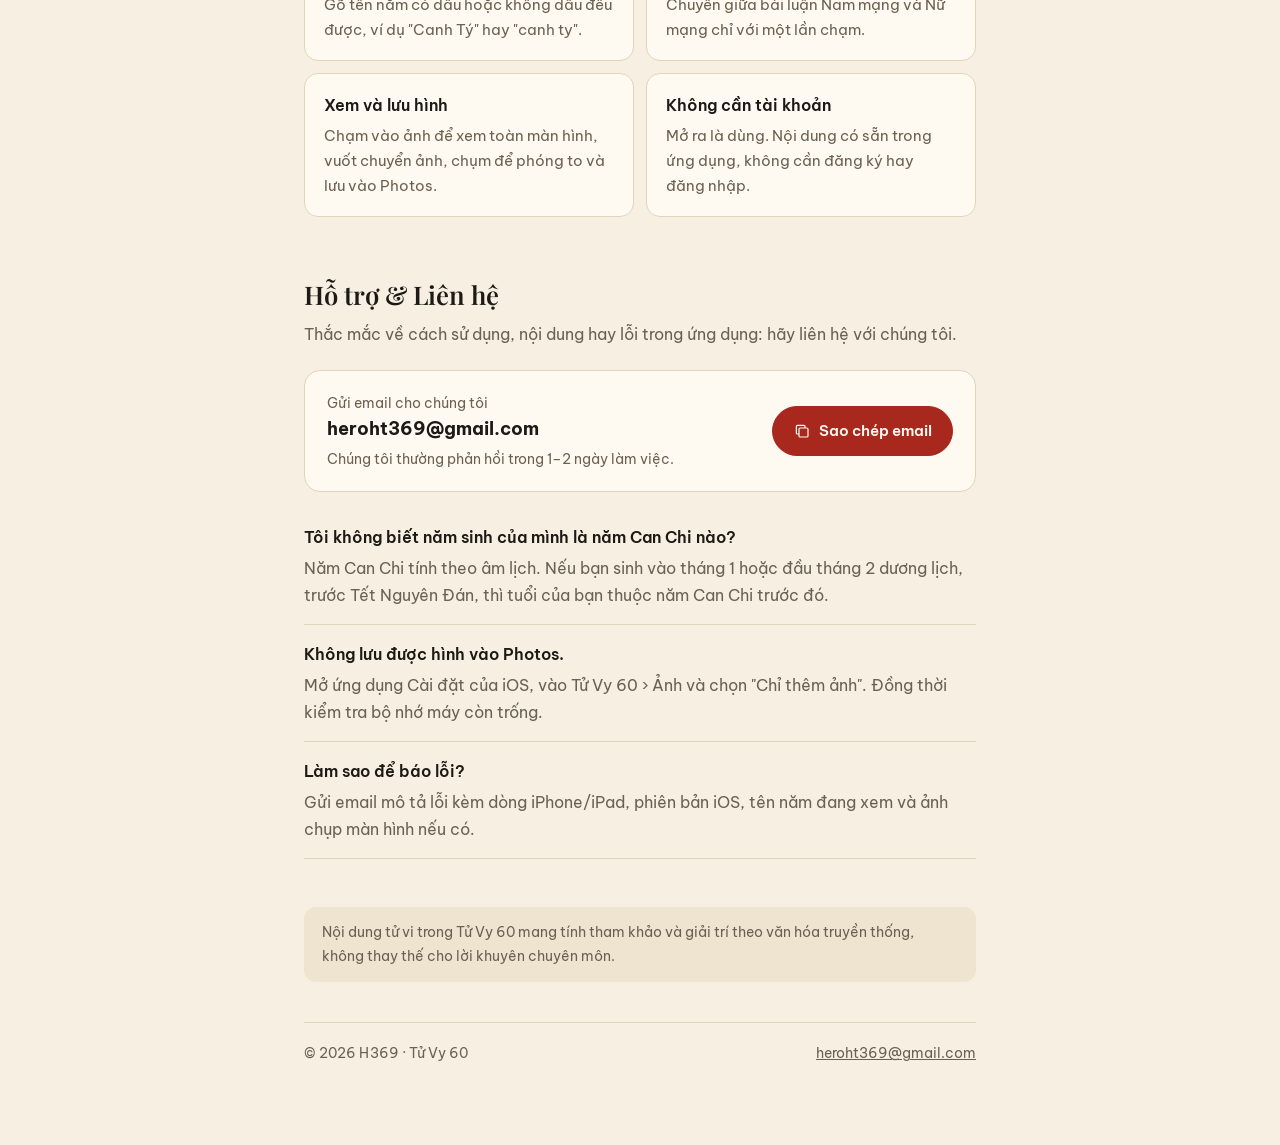
==== commit d83fde24: "update tu vy 60" ====
--- a/index.html
+++ b/index.html
@@ -3,90 +3,263 @@
 <head>
 <meta charset="utf-8">
 <meta name="viewport" content="width=device-width,initial-scale=1">
-<title>BrainAnatomy - Hỗ trợ</title>
-<meta name="description" content="Trợ giúp và liên hệ cho ứng dụng BrainAnatomy: tìm kiếm, yêu thích, lưu hình và báo lỗi.">
-<link rel="icon" href="brainanatomy/assets/icon.png">
-<link rel="apple-touch-icon" href="brainanatomy/assets/icon.png">
+<title>Tử Vy 60 - Tử vi trọn đời 60 hoa giáp</title>
+<meta name="description" content="Tử Vy 60: tra cứu tử vi trọn đời cho 60 năm Can Chi (Lục thập hoa giáp), có riêng Nam mạng và Nữ mạng. Dành cho iPhone và iPad.">
+<meta property="og:title" content="Tử Vy 60 - Tử vi trọn đời 60 hoa giáp">
+<meta property="og:description" content="Tử vi trọn đời cho 60 năm Can Chi, riêng Nam mạng và Nữ mạng. Dành cho iPhone và iPad.">
+<meta property="og:image" content="https://heroht369.github.io/tuvy60/assets/icon.png">
+<meta property="og:type" content="website">
+<meta name="theme-color" content="#f6efe2" media="(prefers-color-scheme: light)">
+<meta name="theme-color" content="#0e1830" media="(prefers-color-scheme: dark)">
+<link rel="icon" href="tuvy60/assets/icon.png">
+<link rel="apple-touch-icon" href="tuvy60/assets/icon.png">
 <link rel="preconnect" href="https://fonts.googleapis.com">
 <link rel="preconnect" href="https://fonts.gstatic.com" crossorigin>
-<link href="https://fonts.googleapis.com/css2?family=Fraunces:ital,opsz,wght@0,9..144,400;0,9..144,500;1,9..144,500;1,9..144,600&family=Work+Sans:wght@400;500;600;700&display=swap" rel="stylesheet">
-<link rel="stylesheet" href="brainanatomy/style.css">
+<link href="https://fonts.googleapis.com/css2?family=Be+Vietnam+Pro:wght@400;500;600;700&family=Playfair+Display:ital,wght@0,600;0,700;1,600&display=swap" rel="stylesheet">
+<style>
+  :root {
+    --bg: #f6efe2;
+    --surface: #fffaf1;
+    --surface-sunken: #efe4d0;
+    --text: #1d1a16;
+    --text-muted: #6b6152;
+    --accent: #a8281e;
+    --accent-ink: #fffaf1;
+    --gold: #9a7224;
+    --border: #e2d4ba;
+    --focus: #1f4fa8;
+    --font-display: "Playfair Display", Georgia, "Times New Roman", serif;
+    --font-body: "Be Vietnam Pro", -apple-system, BlinkMacSystemFont, "Segoe UI", sans-serif;
+  }
+  @media (prefers-color-scheme: dark) {
+    :root {
+      --bg: #0e1830;
+      --surface: #15213d;
+      --surface-sunken: #111b33;
+      --text: #f1ead9;
+      --text-muted: #a9b0c2;
+      --accent: #e2a94a;
+      --accent-ink: #1a1408;
+      --gold: #e2a94a;
+      --border: #26355a;
+      --focus: #ff9a6b;
+    }
+  }
+
+  * { box-sizing: border-box; }
+  body {
+    margin: 0;
+    background: var(--bg);
+    color: var(--text);
+    font-family: var(--font-body);
+    font-size: 16px;
+    line-height: 1.65;
+    -webkit-font-smoothing: antialiased;
+  }
+  a { color: var(--accent); }
+  a:focus-visible, button:focus-visible { outline: 2px solid var(--focus); outline-offset: 3px; }
+  img { max-width: 100%; display: block; }
+
+  .page { max-width: 720px; margin: 0 auto; padding: 2.5rem 1.1rem 4rem; }
+  @media (min-width: 600px) { .page { padding: 4rem 1.5rem 5rem; } }
+
+  .masthead { display: flex; align-items: center; justify-content: space-between; gap: 1rem; margin-bottom: 3rem; }
+  .brand { display: flex; align-items: center; gap: 0.65rem; text-decoration: none; color: var(--text); }
+  .brand img { width: 36px; height: 36px; border-radius: 9px; }
+  .wordmark { font-weight: 700; font-size: 1.05rem; }
+  .masthead nav a { color: var(--text-muted); text-decoration: none; font-size: 0.92rem; font-weight: 500; margin-left: 1rem; }
+  .masthead nav a:hover { color: var(--text); }
+
+  .hero { display: grid; grid-template-columns: minmax(0, 1fr); gap: 2rem; align-items: center; }
+  .hero > * { min-width: 0; }
+  @media (min-width: 640px) { .hero { grid-template-columns: minmax(0, 1.15fr) minmax(0, 1fr); } }
+  .eyebrow { font-size: 0.74rem; font-weight: 600; letter-spacing: 0.14em; text-transform: uppercase; color: var(--gold); margin: 0 0 0.8rem; }
+  h1 { font-family: var(--font-display); font-weight: 700; font-size: clamp(2.1rem, 6vw, 2.9rem); line-height: 1.12; margin: 0 0 1rem; text-wrap: balance; }
+  h1 em { font-style: italic; color: var(--accent); }
+  .lede { font-size: 1.08rem; color: var(--text-muted); margin: 0 0 1.6rem; max-width: 34em; }
+  .hero-art img { width: 100%; height: auto; max-width: 360px; margin: 0 auto; aspect-ratio: 1; object-fit: cover; border-radius: 50%; box-shadow: 0 0 0 6px var(--surface), 0 0 0 7px var(--border); }
+
+  .actions { display: flex; flex-wrap: wrap; gap: 0.75rem; }
+  .btn {
+    display: inline-flex; align-items: center; gap: 0.5rem;
+    background: var(--accent); color: var(--accent-ink);
+    border: 1px solid var(--accent); border-radius: 999px;
+    padding: 0.7rem 1.25rem; font: inherit; font-weight: 600; font-size: 0.95rem;
+    text-decoration: none; cursor: pointer;
+  }
+  .btn.secondary { background: transparent; color: var(--text); border-color: var(--border); }
+  .btn[aria-disabled="true"] { opacity: 0.85; cursor: default; }
+  .btn svg { width: 18px; height: 18px; }
+
+  .stats { display: grid; grid-template-columns: repeat(3, 1fr); gap: 0.75rem; margin: 3rem 0 0; }
+  .stat { background: var(--surface); border: 1px solid var(--border); border-radius: 14px; padding: 1rem; text-align: center; }
+  .stat b { display: block; font-family: var(--font-display); font-size: 1.7rem; line-height: 1.2; color: var(--accent); }
+  .stat span { font-size: 0.85rem; color: var(--text-muted); }
+
+  section { margin-top: 3.5rem; }
+  h2 { font-family: var(--font-display); font-weight: 600; font-size: 1.6rem; margin: 0 0 0.4rem; }
+  .section-lede { color: var(--text-muted); margin: 0 0 1.4rem; }
+  h3 { font-size: 1rem; font-weight: 600; margin: 0 0 0.3rem; }
+
+  .zodiac { list-style: none; padding: 0; margin: 0; display: grid; grid-template-columns: repeat(4, 1fr); gap: 0.6rem; }
+  @media (min-width: 600px) { .zodiac { grid-template-columns: repeat(6, 1fr); } }
+  .zodiac li { background: var(--surface); border: 1px solid var(--border); border-radius: 12px; overflow: hidden; text-align: center; }
+  .zodiac img { width: 100%; height: auto; aspect-ratio: 1; object-fit: cover; }
+  .zodiac span { display: block; font-size: 0.85rem; font-weight: 600; padding: 0.35rem 0 0.45rem; }
+
+  .features { list-style: none; padding: 0; margin: 0; display: grid; gap: 0.75rem; }
+  @media (min-width: 600px) { .features { grid-template-columns: 1fr 1fr; } }
+  .features li { background: var(--surface); border: 1px solid var(--border); border-radius: 14px; padding: 1.1rem 1.2rem; }
+  .features p { margin: 0; color: var(--text-muted); font-size: 0.95rem; }
+
+  .chapters { counter-reset: ch; list-style: none; padding: 0; margin: 0; display: grid; column-gap: 1.5rem; }
+  @media (min-width: 600px) { .chapters { grid-template-columns: 1fr 1fr; } }
+  .chapters li { counter-increment: ch; display: flex; gap: 0.75rem; align-items: baseline; padding: 0.6rem 0; border-bottom: 1px solid var(--border); }
+  .chapters li::before { content: counter(ch); font-family: var(--font-display); font-weight: 700; color: var(--gold); min-width: 1.2rem; }
+
+  .contact-card { background: var(--surface); border: 1px solid var(--border); border-radius: 16px; padding: 1.3rem 1.4rem; margin-bottom: 1rem; display: flex; flex-wrap: wrap; gap: 1rem; align-items: center; justify-content: space-between; }
+  .contact-card .label { margin: 0; font-size: 0.85rem; color: var(--text-muted); }
+  .contact-card .email { font-weight: 700; font-size: 1.15rem; }
+  .contact-card .email a { color: inherit; text-decoration: none; }
+  .contact-card .response { margin: 0.2rem 0 0; font-size: 0.85rem; color: var(--text-muted); }
+
+  .faq-item { padding: 1rem 0; border-bottom: 1px solid var(--border); }
+  .faq-item p { margin: 0; color: var(--text-muted); }
+
+  .note { font-size: 0.88rem; color: var(--text-muted); background: var(--surface-sunken); border-radius: 12px; padding: 0.9rem 1.1rem; margin-top: 3rem; }
+
+  footer { margin-top: 2.5rem; padding-top: 1.2rem; border-top: 1px solid var(--border); display: flex; flex-wrap: wrap; justify-content: space-between; gap: 0.5rem; font-size: 0.85rem; color: var(--text-muted); }
+  footer a { color: var(--text-muted); }
+</style>
 </head>
 <body>
 
 <div class="page">
   <header class="masthead">
-    <a class="brand" href="brainanatomy/">
-      <img src="brainanatomy/assets/icon.png" alt="" width="34" height="34">
-      <div class="wordmark">BrainAnatomy <span>Hỗ trợ</span></div>
+    <a class="brand" href="./">
+      <img src="tuvy60/assets/icon.png" alt="" width="36" height="36">
+      <div class="wordmark">Tử Vy 60</div>
     </a>
+    <nav>
+      <a href="#noi-dung">Nội dung</a>
+      <a href="#ho-tro">Hỗ trợ</a>
+    </nav>
   </header>
 
-  <p class="eyebrow">Trợ giúp &amp; Liên hệ</p>
-  <h1>Chúng tôi có thể giúp gì?</h1>
-  <p class="lede">Thắc mắc về cách sử dụng, nội dung giải phẫu hay lỗi trong BrainAnatomy: hãy liên hệ với chúng tôi tại đây.</p>
-
-  <div class="contact-card">
+  <div class="hero">
     <div>
-      <p class="label">Gửi email cho chúng tôi</p>
-      <div class="email"><a href="mailto:heroht369@gmail.com?subject=H%E1%BB%97%20tr%E1%BB%A3%20BrainAnatomy" style="color:inherit;text-decoration:none">heroht369@gmail.com</a></div>
-      <p class="response">Chúng tôi thường phản hồi trong 1–2 ngày làm việc.</p>
-    </div>
-    <button class="btn" type="button" onclick="copyEmail(this)">
-      <svg viewBox="0 0 24 24" fill="none" aria-hidden="true"><rect x="8" y="8" width="12" height="12" rx="1.5" stroke="currentColor" stroke-width="1.6"/><path d="M16 8V6a1.5 1.5 0 0 0-1.5-1.5H6A1.5 1.5 0 0 0 4.5 6v8A1.5 1.5 0 0 0 6 16h2" stroke="currentColor" stroke-width="1.6"/></svg>
-      <span class="copy-label">Sao chép email</span>
-    </button>
+      <p class="eyebrow">Cho iPhone &amp; iPad</p>
+      <h1>Tử vi trọn đời <em>60 hoa giáp</em></h1>
+      <p class="lede">Tra cứu tử vi trọn đời cho đủ 60 năm Can Chi trong vòng Lục thập hoa giáp. Mỗi tuổi có bài luận riêng cho Nam mạng và Nữ mạng, kèm hình minh họa con giáp.</p>
+      <div class="actions">
+        <!-- Khi app đã lên store, thay bằng:
+             <a class="btn" href="https://apps.apple.com/app/idXXXXXXXXXX">Tải trên App Store</a> -->
+        <span class="btn" aria-disabled="true">Sắp có trên App Store</span>
+        <a class="btn secondary" href="#ho-tro">Hỗ trợ</a>
+      </div>
+    </div>
+    <div class="hero-art">
+      <img src="tuvy60/assets/hero.jpg" width="720" height="720" alt="Tranh minh họa rồng, con giáp tuổi Thìn">
+    </div>
   </div>
 
+  <div class="stats">
+    <div class="stat"><b>60</b><span>năm Can Chi</span></div>
+    <div class="stat"><b>120</b><span>bài tử vi Nam &amp; Nữ</span></div>
+    <div class="stat"><b>12</b><span>con giáp</span></div>
+  </div>
+
+  <section id="noi-dung">
+    <h2>12 con giáp, 60 năm tuổi</h2>
+    <p class="section-lede">Mỗi con giáp ứng với 5 năm Can Chi. Chọn đúng năm sinh của bạn, ví dụ Canh Tý, Tân Sửu hay Giáp Thìn.</p>
+    <ul class="zodiac">
+      <li><img src="tuvy60/assets/1_ty.jpg" alt="" loading="lazy" width="320" height="320"><span>Tý</span></li>
+      <li><img src="tuvy60/assets/2_suu.jpg" alt="" loading="lazy" width="320" height="320"><span>Sửu</span></li>
+      <li><img src="tuvy60/assets/3_dan.jpg" alt="" loading="lazy" width="320" height="320"><span>Dần</span></li>
+      <li><img src="tuvy60/assets/4_mao.jpg" alt="" loading="lazy" width="320" height="320"><span>Mão</span></li>
+      <li><img src="tuvy60/assets/5_thin.jpg" alt="" loading="lazy" width="320" height="320"><span>Thìn</span></li>
+      <li><img src="tuvy60/assets/6_ty.jpg" alt="" loading="lazy" width="320" height="320"><span>Tỵ</span></li>
+      <li><img src="tuvy60/assets/7_ngo.jpg" alt="" loading="lazy" width="320" height="320"><span>Ngọ</span></li>
+      <li><img src="tuvy60/assets/8_mui.jpg" alt="" loading="lazy" width="320" height="320"><span>Mùi</span></li>
+      <li><img src="tuvy60/assets/9_than.jpg" alt="" loading="lazy" width="320" height="320"><span>Thân</span></li>
+      <li><img src="tuvy60/assets/10_dau.jpg" alt="" loading="lazy" width="320" height="320"><span>Dậu</span></li>
+      <li><img src="tuvy60/assets/11_tuat.jpg" alt="" loading="lazy" width="320" height="320"><span>Tuất</span></li>
+      <li><img src="tuvy60/assets/12_hoi.jpg" alt="" loading="lazy" width="320" height="320"><span>Hợi</span></li>
+    </ul>
+  </section>
+
   <section>
-    <h2>Câu hỏi thường gặp</h2>
+    <h2>Trong mỗi bài tử vi</h2>
+    <p class="section-lede">Bài luận cho từng tuổi được chia thành các phần rõ ràng, dễ đọc.</p>
+    <ol class="chapters">
+      <li>Tổng quan cuộc đời</li>
+      <li>Tình duyên</li>
+      <li>Gia đạo, công danh</li>
+      <li>Những tuổi hợp làm ăn</li>
+      <li>Lựa chọn vợ, chồng</li>
+      <li>Những tuổi đại kỵ</li>
+      <li>Những năm khó khăn nhất</li>
+      <li>Diễn tiến từng năm</li>
+    </ol>
+  </section>
+
+  <section>
+    <h2>Dễ dùng</h2>
+    <ul class="features">
+      <li>
+        <h3>Tìm tuổi thật nhanh</h3>
+        <p>Gõ tên năm có dấu hoặc không dấu đều được, ví dụ "Canh Tý" hay "canh ty".</p>
+      </li>
+      <li>
+        <h3>Nam mạng &amp; Nữ mạng</h3>
+        <p>Chuyển giữa bài luận Nam mạng và Nữ mạng chỉ với một lần chạm.</p>
+      </li>
+      <li>
+        <h3>Xem và lưu hình</h3>
+        <p>Chạm vào ảnh để xem toàn màn hình, vuốt chuyển ảnh, chụm để phóng to và lưu vào Photos.</p>
+      </li>
+      <li>
+        <h3>Không cần tài khoản</h3>
+        <p>Mở ra là dùng. Nội dung có sẵn trong ứng dụng, không cần đăng ký hay đăng nhập.</p>
+      </li>
+    </ul>
+  </section>
+
+  <section id="ho-tro">
+    <h2>Hỗ trợ &amp; Liên hệ</h2>
+    <p class="section-lede">Thắc mắc về cách sử dụng, nội dung hay lỗi trong ứng dụng: hãy liên hệ với chúng tôi.</p>
+    <div class="contact-card">
+      <div>
+        <p class="label">Gửi email cho chúng tôi</p>
+        <div class="email"><a href="mailto:heroht369@gmail.com?subject=H%E1%BB%97%20tr%E1%BB%A3%20T%E1%BB%AD%20Vy%2060">heroht369@gmail.com</a></div>
+        <p class="response">Chúng tôi thường phản hồi trong 1–2 ngày làm việc.</p>
+      </div>
+      <button class="btn" type="button" onclick="copyEmail(this)">
+        <svg viewBox="0 0 24 24" fill="none" aria-hidden="true"><rect x="8" y="8" width="12" height="12" rx="1.5" stroke="currentColor" stroke-width="1.6"/><path d="M16 8V6a1.5 1.5 0 0 0-1.5-1.5H6A1.5 1.5 0 0 0 4.5 6v8A1.5 1.5 0 0 0 6 16h2" stroke="currentColor" stroke-width="1.6"/></svg>
+        <span class="copy-label">Sao chép email</span>
+      </button>
+    </div>
 
     <div class="faq-item">
-      <h3>Tôi có cần tạo tài khoản không?</h3>
-      <p>Không. Bạn chỉ cần mở ứng dụng là dùng được ngay, không cần đăng ký hay đăng nhập.</p>
-    </div>
-
-    <div class="faq-item">
-      <h3>Ứng dụng có dùng được khi không có mạng không?</h3>
-      <p>Có. Toàn bộ chủ đề và hình ảnh có sẵn trong ứng dụng, nên bạn có thể xem mọi nội dung khi không có mạng.</p>
-    </div>
-
-    <div class="faq-item">
-      <h3>Tìm kiếm cấu trúc thế nào?</h3>
-      <p>Gõ tên cấu trúc vào ô tìm kiếm ở đầu màn hình. Bạn có thể tìm theo tên tiếng Việt (ví dụ "Đồi thị") hoặc tên tiếng Anh (ví dụ "Thalamus").</p>
-    </div>
-
-    <div class="faq-item">
-      <h3>Dùng mục Yêu thích thế nào?</h3>
-      <p>Bấm ngôi sao trên một chủ đề để thêm vào Yêu thích. Bấm ngôi sao cạnh số lượng mục để chỉ hiện các chủ đề yêu thích; bấm lần nữa để hiện tất cả.</p>
-    </div>
-
+      <h3>Tôi không biết năm sinh của mình là năm Can Chi nào?</h3>
+      <p>Năm Can Chi tính theo âm lịch. Nếu bạn sinh vào tháng 1 hoặc đầu tháng 2 dương lịch, trước Tết Nguyên Đán, thì tuổi của bạn thuộc năm Can Chi trước đó.</p>
+    </div>
     <div class="faq-item">
       <h3>Không lưu được hình vào Photos.</h3>
-      <p>Mở ứng dụng Cài đặt của iOS, vào BrainAnatomy › Ảnh và chọn "Chỉ thêm ảnh". Nếu bạn đã từ chối ở lần hỏi đầu tiên, đây là cách duy nhất để bật lại. Đồng thời kiểm tra bộ nhớ máy còn trống.</p>
-    </div>
-
-    <div class="faq-item">
-      <h3>Tôi thấy nội dung giải phẫu bị sai.</h3>
-      <p>Cảm ơn bạn! Hãy gửi email kèm tên chủ đề và nội dung cần sửa. Chúng tôi sẽ cập nhật trong các phiên bản sau.</p>
-    </div>
-
+      <p>Mở ứng dụng Cài đặt của iOS, vào Tử Vy 60 › Ảnh và chọn "Chỉ thêm ảnh". Đồng thời kiểm tra bộ nhớ máy còn trống.</p>
+    </div>
     <div class="faq-item">
       <h3>Làm sao để báo lỗi?</h3>
-      <p>Gửi email mô tả lỗi kèm các thông tin dưới đây để chúng tôi tái hiện nhanh.</p>
-      <div class="checklist">
-        <p>Vui lòng gửi kèm nếu được:</p>
-        <ul>
-          <li>Dòng iPhone/iPad và phiên bản iOS (Cài đặt → Cài đặt chung → Giới thiệu)</li>
-          <li>Phiên bản BrainAnatomy (App Store › BrainAnatomy)</li>
-          <li>Bạn đang thao tác gì ngay trước khi lỗi xảy ra</li>
-          <li>Ảnh chụp màn hình nếu lỗi về hiển thị</li>
-        </ul>
-      </div>
-    </div>
-  </section>
-
-  <p class="note" style="margin-top:2.5rem">BrainAnatomy chỉ phục vụ học tập và tra cứu, không phải thiết bị y tế và không dùng để chẩn đoán hay điều trị.</p>
+      <p>Gửi email mô tả lỗi kèm dòng iPhone/iPad, phiên bản iOS, tên năm đang xem và ảnh chụp màn hình nếu có.</p>
+    </div>
+  </section>
+
+  <p class="note">Nội dung tử vi trong Tử Vy 60 mang tính tham khảo và giải trí theo văn hóa truyền thống, không thay thế cho lời khuyên chuyên môn.</p>
+
+  <footer>
+    <span>© 2026 H369 · Tử Vy 60</span>
+    <span><a href="mailto:heroht369@gmail.com">heroht369@gmail.com</a></span>
+  </footer>
 </div>
 
 <script>
